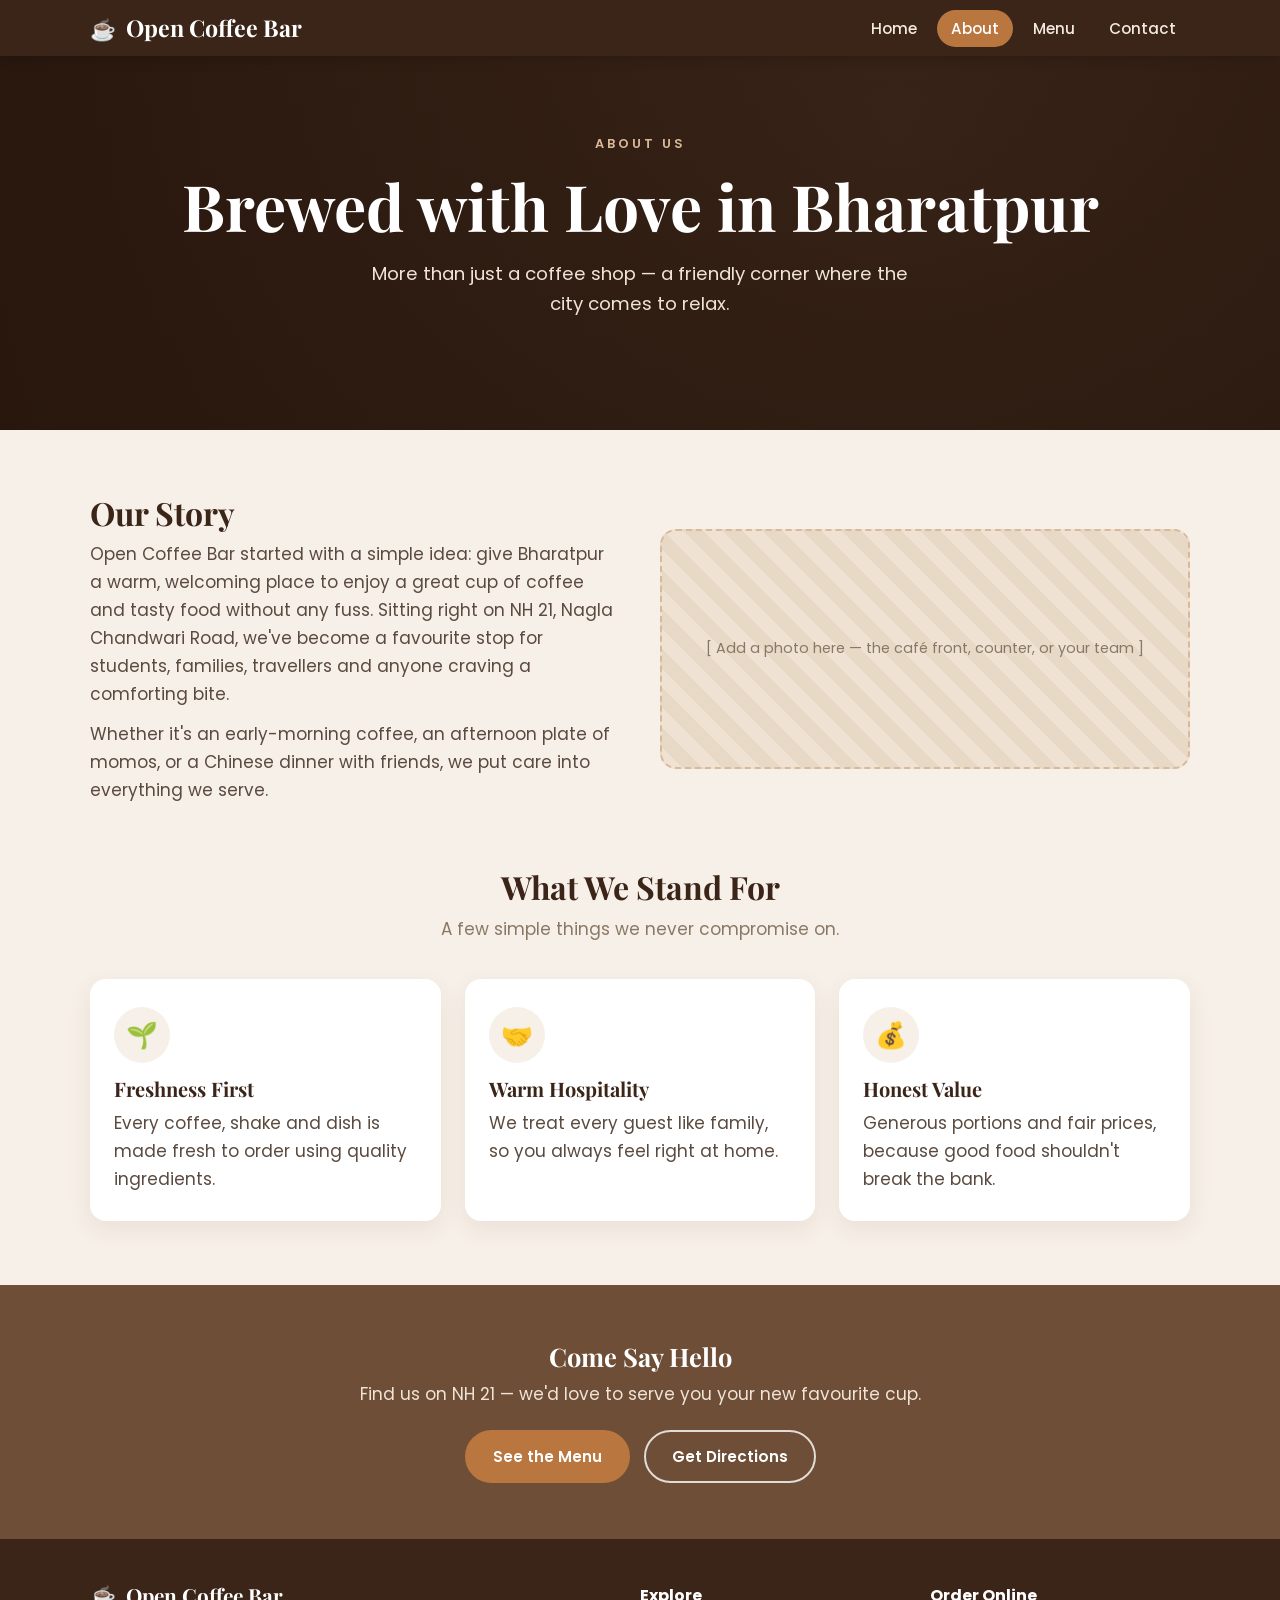
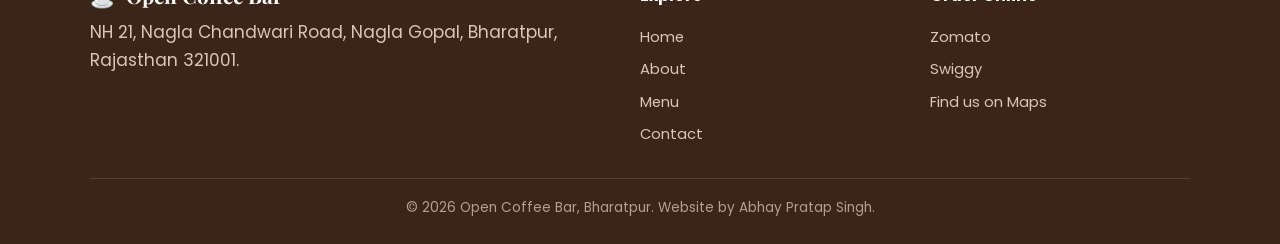
==== about.html @ 9dc492d9 "Add files via upload" ====
<!DOCTYPE html>
<html lang="en">
<head>
  <meta charset="UTF-8">
  <meta name="viewport" content="width=device-width, initial-scale=1.0">
  <title>About – Open Coffee Bar, Bharatpur</title>
  <meta name="description" content="The story behind Open Coffee Bar, a friendly café on NH 21, Bharatpur.">
  <link rel="preconnect" href="https://fonts.googleapis.com">
  <link rel="preconnect" href="https://fonts.gstatic.com" crossorigin>
  <link rel="stylesheet" href="https://fonts.googleapis.com/css2?family=Playfair+Display:wght@600;700&amp;family=Poppins:wght@400;500;600;700&amp;display=swap">
  <link rel="stylesheet" href="style.css">
</head>
<body>

  <nav class="nav">
    <div class="container nav-inner">
      <a href="index.html" class="brand"><span class="bean">&#9749;</span> Open Coffee Bar</a>
      <button class="nav-toggle" id="navToggle" aria-label="Open menu" aria-expanded="false">
        <span></span><span></span><span></span>
      </button>
      <ul class="nav-links" id="navLinks">
        <li><a href="index.html">Home</a></li>
        <li><a href="about.html" class="active">About</a></li>
        <li><a href="menu.html">Menu</a></li>
        <li><a href="contact.html">Contact</a></li>
      </ul>
    </div>
  </nav>

  <header class="hero" style="padding:72px 0 80px;">
    <div class="container">
      <span class="eyebrow">About Us</span>
      <h1>Brewed with Love in Bharatpur</h1>
      <p>More than just a coffee shop — a friendly corner where the city comes to relax.</p>
    </div>
  </header>

  <section class="section">
    <div class="container split">
      <div class="reveal">
        <h2>Our Story</h2>
        <p>Open Coffee Bar started with a simple idea: give Bharatpur a warm, welcoming place to enjoy a great cup of coffee and tasty food without any fuss. Sitting right on NH 21, Nagla Chandwari Road, we've become a favourite stop for students, families, travellers and anyone craving a comforting bite.</p>
        <p style="margin-top:12px;">Whether it's an early-morning coffee, an afternoon plate of momos, or a Chinese dinner with friends, we put care into everything we serve.</p>
      </div>
      <div class="photo reveal">[ Add a photo here — the café front, counter, or your team ]</div>
    </div>
  </section>

  <section class="section" style="padding-top:0;">
    <div class="container">
      <h2 class="reveal">What We Stand For</h2>
      <p class="lead reveal">A few simple things we never compromise on.</p>
      <div class="grid grid-3">
        <div class="card reveal">
          <div class="ico">&#127793;</div>
          <h3>Freshness First</h3>
          <p>Every coffee, shake and dish is made fresh to order using quality ingredients.</p>
        </div>
        <div class="card reveal">
          <div class="ico">&#129309;</div>
          <h3>Warm Hospitality</h3>
          <p>We treat every guest like family, so you always feel right at home.</p>
        </div>
        <div class="card reveal">
          <div class="ico">&#128176;</div>
          <h3>Honest Value</h3>
          <p>Generous portions and fair prices, because good food shouldn't break the bank.</p>
        </div>
      </div>
    </div>
  </section>

  <section class="strip">
    <div class="container">
      <h2>Come Say Hello</h2>
      <p>Find us on NH 21 — we'd love to serve you your new favourite cup.</p>
      <div class="btn-row" style="display:flex;gap:14px;justify-content:center;flex-wrap:wrap;">
        <a href="menu.html" class="btn btn-primary">See the Menu</a>
        <a href="contact.html" class="btn btn-outline">Get Directions</a>
      </div>
    </div>
  </section>

  <footer class="footer">
    <div class="container footer-grid">
      <div>
        <div class="brand"><span class="bean">&#9749;</span> Open Coffee Bar</div>
        <p>NH 21, Nagla Chandwari Road, Nagla Gopal, Bharatpur, Rajasthan 321001.</p>
      </div>
      <div>
        <h4>Explore</h4>
        <a href="index.html">Home</a>
        <a href="about.html">About</a>
        <a href="menu.html">Menu</a>
        <a href="contact.html">Contact</a>
      </div>
      <div>
        <h4>Order Online</h4>
        <a href="https://www.zomato.com/bharatpur/open-coffee-bar-bharatpur-locality/order" target="_blank" rel="noopener">Zomato</a>
        <a href="https://www.swiggy.com/city/bharatpur/open-coffee-bar-ghana-central-bharatpur-rest912456" target="_blank" rel="noopener">Swiggy</a>
        <a href="https://maps.google.com/?q=Open+Coffee+Bar+Bharatpur" target="_blank" rel="noopener">Find us on Maps</a>
      </div>
    </div>
    <div class="container copy">&copy; <span id="year">2026</span> Open Coffee Bar, Bharatpur. Website by Abhay Pratap Singh.</div>
  </footer>

  <button id="toTop" aria-label="Back to top">&#8593;</button>
  <script src="script.js"></script>
</body>
</html>
---- style.css ----
/* ============================================================
   Open Coffee Bar — shared stylesheet
   Theme: warm coffee-house (espresso, caramel, cream)
   ============================================================ */

:root {
  --espresso: #3B2519;
  --coffee:   #6F4E37;
  --caramel:  #B9763F;
  --latte:    #D9B99B;
  --cream:    #F7F0E8;
  --card:     #FFFFFF;
  --ink:      #2E2018;
  --body:     #5A4A3F;
  --muted:    #8A7866;
  --line:     #E7D9C9;
}

* { box-sizing: border-box; margin: 0; padding: 0; }

html { scroll-behavior: smooth; }

body {
  font-family: 'Poppins', 'Segoe UI', Arial, sans-serif;
  color: var(--body);
  background-color: var(--cream);
  line-height: 1.65;
  font-size: 17px;
}

h1, h2, h3, .brand {
  font-family: 'Playfair Display', Georgia, serif;
  color: var(--espresso);
  line-height: 1.2;
}

a { color: var(--caramel); text-decoration: none; }
img { max-width: 100%; display: block; }

.container { width: min(1100px, 92%); margin: 0 auto; }

.section { padding: 64px 0; }
.section h2 { font-size: 2rem; margin-bottom: 8px; text-align: center; }
.section .lead { text-align: center; color: var(--muted); max-width: 620px; margin: 0 auto 36px; }

/* ---------- Buttons ---------- */
.btn {
  display: inline-block;
  padding: 12px 26px;
  border-radius: 40px;
  font-weight: 600;
  font-size: 0.95rem;
  cursor: pointer;
  border: 2px solid transparent;
  transition: transform 0.15s ease, background-color 0.2s ease, color 0.2s ease;
}
.btn-primary { background-color: var(--caramel); color: #fff; }
.btn-primary:hover { background-color: #a4632f; transform: translateY(-2px); }
.btn-outline { background: transparent; color: #fff; border-color: rgba(255,255,255,0.8); }
.btn-outline:hover { background: #fff; color: var(--espresso); transform: translateY(-2px); }
.btn-dark { background-color: var(--espresso); color: #fff; }
.btn-dark:hover { background-color: #271710; transform: translateY(-2px); }

/* ---------- Navigation ---------- */
.nav {
  position: sticky; top: 0; z-index: 50;
  background-color: var(--espresso);
  box-shadow: 0 2px 12px rgba(0,0,0,0.18);
}
.nav-inner {
  display: flex; align-items: center; justify-content: space-between;
  padding: 14px 0;
}
.brand {
  color: #fff; font-size: 1.45rem; font-weight: 700;
  display: flex; align-items: center; gap: 10px;
}
.brand .bean { font-size: 1.3rem; }
.nav-links { list-style: none; display: flex; gap: 6px; align-items: center; }
.nav-links a {
  color: #f3e9df; padding: 8px 14px; border-radius: 30px;
  font-size: 0.95rem; font-weight: 500; transition: background-color 0.2s ease, color 0.2s ease;
}
.nav-links a:hover { background-color: rgba(255,255,255,0.12); }
.nav-links a.active { background-color: var(--caramel); color: #fff; }
.nav-toggle {
  display: none; background: none; border: 0; cursor: pointer;
  width: 42px; height: 42px; padding: 8px;
}
.nav-toggle span { display: block; height: 3px; background: #fff; border-radius: 3px; margin: 5px 0; transition: 0.3s; }

/* ---------- Hero ---------- */
.hero {
  position: relative;
  background:
    linear-gradient(rgba(40,23,14,0.78), rgba(40,23,14,0.85)),
    radial-gradient(circle at 70% 20%, #6F4E37, #2a160c);
  color: #fff;
  text-align: center;
  padding: 96px 0 104px;
}
.hero h1 { color: #fff; font-size: clamp(2.4rem, 6vw, 4rem); margin-bottom: 14px; }
.hero p { font-size: 1.15rem; max-width: 560px; margin: 0 auto 30px; color: #f0e4d8; }
.hero .btn-row { display: flex; gap: 14px; justify-content: center; flex-wrap: wrap; }
.hero .eyebrow {
  display: inline-block; letter-spacing: 3px; text-transform: uppercase;
  font-size: 0.8rem; color: var(--latte); margin-bottom: 14px; font-weight: 600;
}
.cup { width: 70px; height: 70px; margin: 0 auto 18px; }

/* ---------- Feature cards ---------- */
.grid { display: grid; gap: 24px; }
.grid-3 { grid-template-columns: repeat(3, 1fr); }
.grid-2 { grid-template-columns: repeat(2, 1fr); }
.card {
  background: var(--card); border-radius: 16px; padding: 28px 24px;
  box-shadow: 0 8px 24px rgba(80,50,25,0.08);
  transition: transform 0.18s ease, box-shadow 0.18s ease;
}
.card:hover { transform: translateY(-4px); box-shadow: 0 12px 30px rgba(80,50,25,0.14); }
.card .ico {
  width: 56px; height: 56px; border-radius: 50%;
  background: var(--cream); display: flex; align-items: center; justify-content: center;
  font-size: 1.6rem; margin-bottom: 14px;
}
.card h3 { font-size: 1.25rem; margin-bottom: 8px; }

/* ---------- Image placeholder slots ---------- */
.photo {
  background: repeating-linear-gradient(45deg, #efe2d3, #efe2d3 14px, #e8d8c6 14px, #e8d8c6 28px);
  border: 2px dashed var(--latte);
  border-radius: 16px;
  min-height: 240px;
  display: flex; align-items: center; justify-content: center;
  color: var(--muted); font-size: 0.9rem; text-align: center; padding: 20px;
}

/* ---------- About split ---------- */
.split { display: grid; grid-template-columns: 1fr 1fr; gap: 40px; align-items: center; }
.split h2 { text-align: left; }

/* ---------- Menu ---------- */
.menu-cat { margin-bottom: 40px; }
.menu-cat h3 {
  font-size: 1.5rem; margin-bottom: 4px;
  display: flex; align-items: center; gap: 10px;
}
.menu-cat .cat-note { color: var(--muted); font-size: 0.9rem; margin-bottom: 18px; }
.menu-list { display: grid; grid-template-columns: 1fr 1fr; gap: 8px 40px; }
.menu-item {
  display: flex; justify-content: space-between; align-items: baseline;
  gap: 12px; padding: 10px 0; border-bottom: 1px dashed var(--line);
}
.menu-item .name { font-weight: 600; color: var(--ink); }
.menu-item .dots { flex: 1; border-bottom: 2px dotted var(--line); margin: 0 6px 4px; }
.menu-item .price { font-weight: 700; color: var(--caramel); white-space: nowrap; }

/* ---------- Contact ---------- */
.contact-grid { display: grid; grid-template-columns: 1fr 1fr; gap: 36px; align-items: start; }
.info-row { display: flex; gap: 14px; margin-bottom: 20px; align-items: flex-start; }
.info-row .ico {
  width: 46px; height: 46px; border-radius: 50%; flex-shrink: 0;
  background: var(--cream); display: flex; align-items: center; justify-content: center; font-size: 1.2rem;
}
.info-row h4 { color: var(--ink); margin-bottom: 2px; font-size: 1.05rem; }
.info-row p { color: var(--body); font-size: 0.95rem; }
form label { display: block; font-weight: 600; color: var(--ink); margin: 14px 0 6px; font-size: 0.92rem; }
form input, form textarea {
  width: 100%; padding: 12px 14px; border: 1px solid var(--line);
  border-radius: 10px; font-family: inherit; font-size: 0.95rem; background: #fff; color: var(--ink);
}
form input:focus, form textarea:focus { outline: 2px solid var(--latte); border-color: var(--caramel); }
.form-msg { margin-top: 14px; font-weight: 600; color: var(--coffee); }
.map-embed { width: 100%; border: 0; border-radius: 16px; min-height: 320px; box-shadow: 0 8px 24px rgba(80,50,25,0.10); }

/* ---------- Strip / CTA ---------- */
.strip { background: var(--coffee); color: #fff; text-align: center; padding: 56px 0; }
.strip h2 { color: #fff; }
.strip p { color: #f0e4d8; margin: 8px 0 22px; }

.badges { display: flex; gap: 12px; justify-content: center; flex-wrap: wrap; margin-top: 16px; }
.badge {
  background: rgba(255,255,255,0.12); color: #fff; padding: 8px 16px;
  border-radius: 30px; font-size: 0.85rem; font-weight: 600;
}

/* ---------- Footer ---------- */
.footer { background: var(--espresso); color: #d8c6b6; padding: 44px 0 24px; }
.footer-grid { display: grid; grid-template-columns: 2fr 1fr 1fr; gap: 30px; }
.footer h4 { color: #fff; font-family: 'Poppins', sans-serif; font-size: 1rem; margin-bottom: 12px; }
.footer .brand { font-size: 1.3rem; margin-bottom: 10px; }
.footer a { color: #d8c6b6; display: block; padding: 4px 0; font-size: 0.92rem; }
.footer a:hover { color: #fff; }
.footer .copy {
  border-top: 1px solid rgba(255,255,255,0.12); margin-top: 28px; padding-top: 18px;
  text-align: center; font-size: 0.85rem; color: #b39f8e;
}

/* ---------- Reveal animation ---------- */
.reveal { opacity: 0; transform: translateY(24px); transition: opacity 0.6s ease, transform 0.6s ease; }
.reveal.visible { opacity: 1; transform: none; }

/* ---------- Back to top ---------- */
#toTop {
  position: fixed; right: 20px; bottom: 20px; z-index: 60;
  width: 46px; height: 46px; border-radius: 50%; border: 0; cursor: pointer;
  background: var(--caramel); color: #fff; font-size: 1.3rem; display: none;
  box-shadow: 0 6px 16px rgba(0,0,0,0.25);
}

/* ---------- Responsive ---------- */
@media (max-width: 820px) {
  .grid-3, .grid-2, .split, .contact-grid, .menu-list, .footer-grid { grid-template-columns: 1fr; }
  .split h2, .section h2 { text-align: left; }

  .nav-toggle { display: block; }
  .nav-links {
    position: absolute; top: 100%; left: 0; right: 0;
    background: var(--espresso); flex-direction: column; gap: 0;
    padding: 8px 16px 16px; display: none;
  }
  .nav-links.open { display: flex; }
  .nav-links a { display: block; width: 100%; padding: 12px 14px; }
}
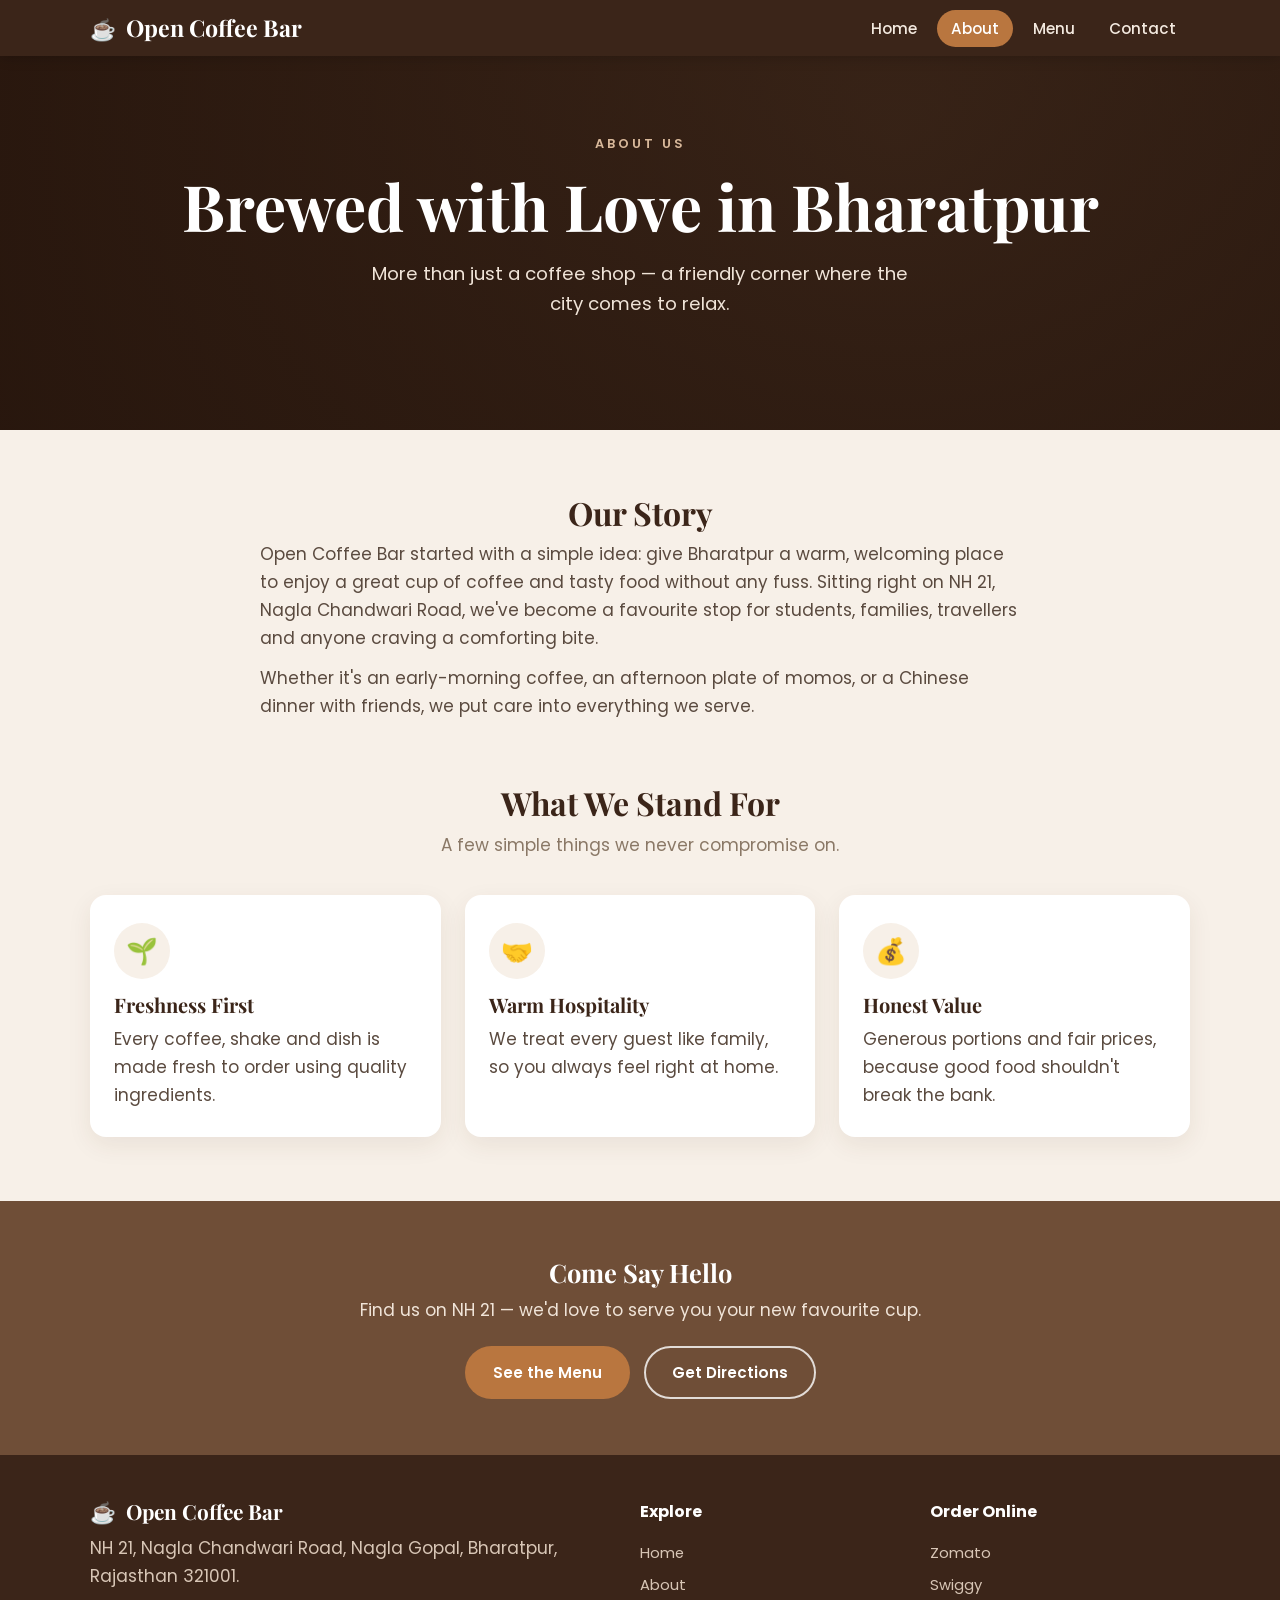
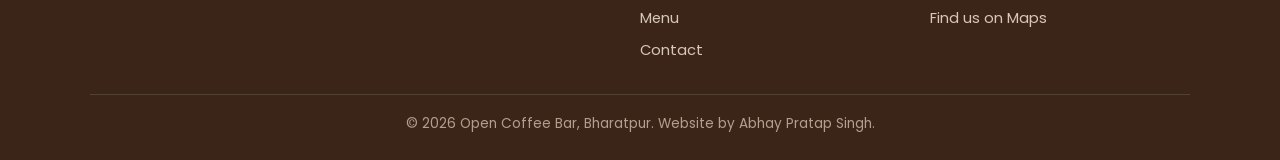
==== commit 87edb44b: "Add files via upload" ====
--- a/about.html
+++ b/about.html
@@ -36,13 +36,10 @@
   </header>
 
   <section class="section">
-    <div class="container split">
-      <div class="reveal">
-        <h2>Our Story</h2>
-        <p>Open Coffee Bar started with a simple idea: give Bharatpur a warm, welcoming place to enjoy a great cup of coffee and tasty food without any fuss. Sitting right on NH 21, Nagla Chandwari Road, we've become a favourite stop for students, families, travellers and anyone craving a comforting bite.</p>
-        <p style="margin-top:12px;">Whether it's an early-morning coffee, an afternoon plate of momos, or a Chinese dinner with friends, we put care into everything we serve.</p>
-      </div>
-      <div class="photo reveal">[ Add a photo here — the café front, counter, or your team ]</div>
+    <div class="container narrow reveal">
+      <h2>Our Story</h2>
+      <p>Open Coffee Bar started with a simple idea: give Bharatpur a warm, welcoming place to enjoy a great cup of coffee and tasty food without any fuss. Sitting right on NH 21, Nagla Chandwari Road, we've become a favourite stop for students, families, travellers and anyone craving a comforting bite.</p>
+      <p style="margin-top:12px;">Whether it's an early-morning coffee, an afternoon plate of momos, or a Chinese dinner with friends, we put care into everything we serve.</p>
     </div>
   </section>
 
--- a/style.css
+++ b/style.css
@@ -1,8 +1,3 @@
-/* ============================================================
-   Open Coffee Bar — shared stylesheet
-   Theme: warm coffee-house (espresso, caramel, cream)
-   ============================================================ */
-
 :root {
   --espresso: #3B2519;
   --coffee:   #6F4E37;
@@ -35,15 +30,14 @@
 }
 
 a { color: var(--caramel); text-decoration: none; }
-img { max-width: 100%; display: block; }
 
 .container { width: min(1100px, 92%); margin: 0 auto; }
+.narrow { max-width: 760px; }
 
 .section { padding: 64px 0; }
 .section h2 { font-size: 2rem; margin-bottom: 8px; text-align: center; }
 .section .lead { text-align: center; color: var(--muted); max-width: 620px; margin: 0 auto 36px; }
 
-/* ---------- Buttons ---------- */
 .btn {
   display: inline-block;
   padding: 12px 26px;
@@ -61,7 +55,6 @@
 .btn-dark { background-color: var(--espresso); color: #fff; }
 .btn-dark:hover { background-color: #271710; transform: translateY(-2px); }
 
-/* ---------- Navigation ---------- */
 .nav {
   position: sticky; top: 0; z-index: 50;
   background-color: var(--espresso);
@@ -89,7 +82,6 @@
 }
 .nav-toggle span { display: block; height: 3px; background: #fff; border-radius: 3px; margin: 5px 0; transition: 0.3s; }
 
-/* ---------- Hero ---------- */
 .hero {
   position: relative;
   background:
@@ -108,7 +100,6 @@
 }
 .cup { width: 70px; height: 70px; margin: 0 auto 18px; }
 
-/* ---------- Feature cards ---------- */
 .grid { display: grid; gap: 24px; }
 .grid-3 { grid-template-columns: repeat(3, 1fr); }
 .grid-2 { grid-template-columns: repeat(2, 1fr); }
@@ -125,21 +116,6 @@
 }
 .card h3 { font-size: 1.25rem; margin-bottom: 8px; }
 
-/* ---------- Image placeholder slots ---------- */
-.photo {
-  background: repeating-linear-gradient(45deg, #efe2d3, #efe2d3 14px, #e8d8c6 14px, #e8d8c6 28px);
-  border: 2px dashed var(--latte);
-  border-radius: 16px;
-  min-height: 240px;
-  display: flex; align-items: center; justify-content: center;
-  color: var(--muted); font-size: 0.9rem; text-align: center; padding: 20px;
-}
-
-/* ---------- About split ---------- */
-.split { display: grid; grid-template-columns: 1fr 1fr; gap: 40px; align-items: center; }
-.split h2 { text-align: left; }
-
-/* ---------- Menu ---------- */
 .menu-cat { margin-bottom: 40px; }
 .menu-cat h3 {
   font-size: 1.5rem; margin-bottom: 4px;
@@ -155,7 +131,6 @@
 .menu-item .dots { flex: 1; border-bottom: 2px dotted var(--line); margin: 0 6px 4px; }
 .menu-item .price { font-weight: 700; color: var(--caramel); white-space: nowrap; }
 
-/* ---------- Contact ---------- */
 .contact-grid { display: grid; grid-template-columns: 1fr 1fr; gap: 36px; align-items: start; }
 .info-row { display: flex; gap: 14px; margin-bottom: 20px; align-items: flex-start; }
 .info-row .ico {
@@ -173,7 +148,6 @@
 .form-msg { margin-top: 14px; font-weight: 600; color: var(--coffee); }
 .map-embed { width: 100%; border: 0; border-radius: 16px; min-height: 320px; box-shadow: 0 8px 24px rgba(80,50,25,0.10); }
 
-/* ---------- Strip / CTA ---------- */
 .strip { background: var(--coffee); color: #fff; text-align: center; padding: 56px 0; }
 .strip h2 { color: #fff; }
 .strip p { color: #f0e4d8; margin: 8px 0 22px; }
@@ -184,7 +158,6 @@
   border-radius: 30px; font-size: 0.85rem; font-weight: 600;
 }
 
-/* ---------- Footer ---------- */
 .footer { background: var(--espresso); color: #d8c6b6; padding: 44px 0 24px; }
 .footer-grid { display: grid; grid-template-columns: 2fr 1fr 1fr; gap: 30px; }
 .footer h4 { color: #fff; font-family: 'Poppins', sans-serif; font-size: 1rem; margin-bottom: 12px; }
@@ -196,11 +169,9 @@
   text-align: center; font-size: 0.85rem; color: #b39f8e;
 }
 
-/* ---------- Reveal animation ---------- */
 .reveal { opacity: 0; transform: translateY(24px); transition: opacity 0.6s ease, transform 0.6s ease; }
 .reveal.visible { opacity: 1; transform: none; }
 
-/* ---------- Back to top ---------- */
 #toTop {
   position: fixed; right: 20px; bottom: 20px; z-index: 60;
   width: 46px; height: 46px; border-radius: 50%; border: 0; cursor: pointer;
@@ -208,10 +179,9 @@
   box-shadow: 0 6px 16px rgba(0,0,0,0.25);
 }
 
-/* ---------- Responsive ---------- */
 @media (max-width: 820px) {
-  .grid-3, .grid-2, .split, .contact-grid, .menu-list, .footer-grid { grid-template-columns: 1fr; }
-  .split h2, .section h2 { text-align: left; }
+  .grid-3, .grid-2, .contact-grid, .menu-list, .footer-grid { grid-template-columns: 1fr; }
+  .section h2 { text-align: left; }
 
   .nav-toggle { display: block; }
   .nav-links {
